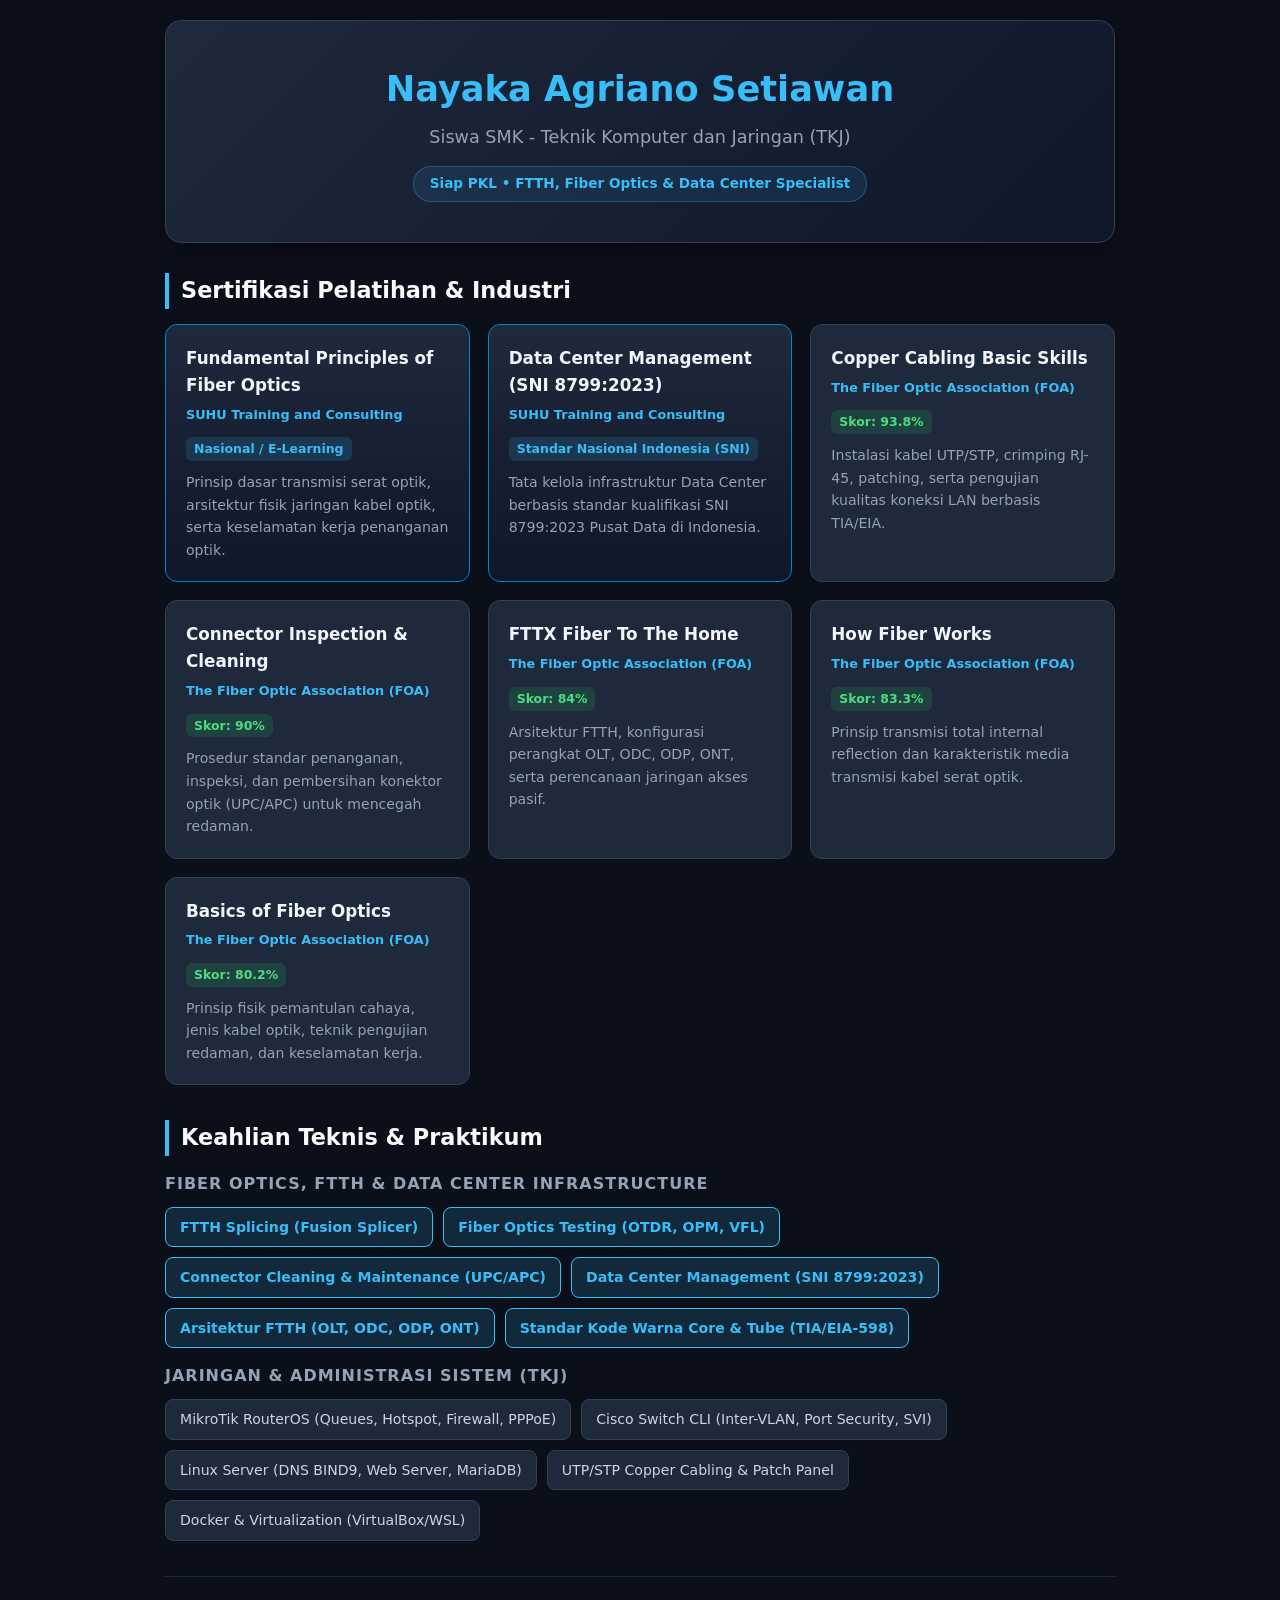
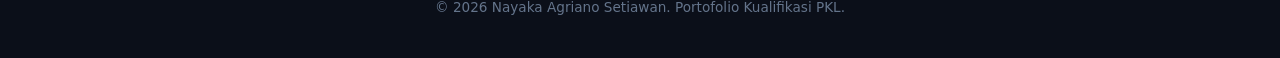
==== index.html.html @ b57b22b1 "Add files via upload" ====
<!DOCTYPE html>
<html lang="id">
<head>
    <meta charset="UTF-8">
    <meta name="viewport" content="width=device-width, initial-scale=1.0">
    <title>Portofolio PKL - Nayaka Agriano Setiawan</title>
    <style>
        * {
            box-sizing: border-box;
            margin: 0;
            padding: 0;
            font-family: 'Segoe UI', system-ui, -apple-system, sans-serif;
        }

        body {
            background-color: #0b0f19;
            color: #e2e8f0;
            line-height: 1.6;
            padding: 20px;
        }

        .container {
            max-width: 950px;
            margin: 0 auto;
        }

        /* Profile Header */
        header {
            text-align: center;
            padding: 40px 20px;
            background: linear-gradient(135deg, #1e293b, #0f172a);
            border-radius: 16px;
            border: 1px solid #334155;
            margin-bottom: 30px;
            box-shadow: 0 10px 25px -5px rgba(0, 0, 0, 0.5);
        }

        header h1 {
            font-size: 2.2rem;
            color: #38bdf8;
            margin-bottom: 6px;
        }

        header p {
            color: #94a3b8;
            font-size: 1.1rem;
        }

        .badge-status {
            display: inline-block;
            margin-top: 15px;
            padding: 6px 16px;
            background-color: rgba(56, 189, 248, 0.1);
            color: #38bdf8;
            border-radius: 20px;
            font-size: 0.85rem;
            border: 1px solid rgba(56, 189, 248, 0.3);
            font-weight: 600;
        }

        /* Section Headings */
        h2 {
            font-size: 1.4rem;
            color: #f8fafc;
            margin-bottom: 15px;
            border-left: 4px solid #38bdf8;
            padding-left: 12px;
        }

        h3.sub-heading {
            font-size: 1rem;
            color: #94a3b8;
            margin: 15px 0 10px 0;
            text-transform: uppercase;
            letter-spacing: 1px;
        }

        section {
            margin-bottom: 35px;
        }

        /* Certificate Grid */
        .grid {
            display: grid;
            grid-template-columns: repeat(auto-fit, minmax(280px, 1fr));
            gap: 18px;
        }

        .card {
            background-color: #1e293b;
            border-radius: 12px;
            padding: 20px;
            border: 1px solid #334155;
            transition: all 0.2s ease-in-out;
        }

        .card:hover {
            transform: translateY(-4px);
            border-color: #38bdf8;
            box-shadow: 0 8px 20px rgba(56, 189, 248, 0.15);
        }

        .card.suhu-card {
            border-color: #0284c7;
            background: linear-gradient(180deg, #1e293b, #0f172a);
        }

        .card h3 {
            font-size: 1.05rem;
            color: #f1f5f9;
            margin-bottom: 6px;
        }

        .card .issuer {
            font-size: 0.8rem;
            color: #38bdf8;
            font-weight: 600;
            margin-bottom: 10px;
        }

        .card .badge-type {
            display: inline-block;
            background-color: rgba(56, 189, 248, 0.15);
            color: #38bdf8;
            padding: 2px 8px;
            border-radius: 6px;
            font-size: 0.78rem;
            font-weight: bold;
            margin-bottom: 10px;
        }

        .card .score {
            display: inline-block;
            background-color: rgba(34, 197, 94, 0.15);
            color: #4ade80;
            padding: 2px 8px;
            border-radius: 6px;
            font-size: 0.78rem;
            font-weight: bold;
            margin-bottom: 10px;
        }

        .card p {
            font-size: 0.88rem;
            color: #94a3b8;
        }

        /* Skills Tags */
        .skills-flex {
            display: flex;
            flex-wrap: wrap;
            gap: 10px;
            margin-bottom: 15px;
        }

        .skill-tag {
            background-color: #1e293b;
            color: #cbd5e1;
            padding: 8px 14px;
            border-radius: 8px;
            font-size: 0.88rem;
            border: 1px solid #334155;
        }

        .skill-tag.fo-highlight {
            border: 1px solid #38bdf8 !important;
            color: #38bdf8 !important;
            background-color: rgba(56, 189, 248, 0.15) !important;
            font-weight: 600;
        }

        footer {
            text-align: center;
            padding: 20px;
            color: #64748b;
            font-size: 0.85rem;
            border-top: 1px solid #1e293b;
            margin-top: 20px;
        }
    </style>
</head>
<body>

    <div class="container">
        
        <!-- Header -->
        <header>
            <h1>Nayaka Agriano Setiawan</h1>
            <p>Siswa SMK - Teknik Komputer dan Jaringan (TKJ)</p>
            <div class="badge-status">Siap PKL &bull; FTTH, Fiber Optics & Data Center Specialist</div>
        </header>

        <!-- Certifications -->
        <section>
            <h2>Sertifikasi Pelatihan & Industri</h2>
            <div class="grid">
                
                <!-- SUHU Training Certificates -->
                <div class="card suhu-card">
                    <h3>Fundamental Principles of Fiber Optics</h3>
                    <div class="issuer">SUHU Training and Consulting</div>
                    <div class="badge-type">Nasional / E-Learning</div>
                    <p>Prinsip dasar transmisi serat optik, arsitektur fisik jaringan kabel optik, serta keselamatan kerja penanganan optik.</p>
                </div>

                <div class="card suhu-card">
                    <h3>Data Center Management (SNI 8799:2023)</h3>
                    <div class="issuer">SUHU Training and Consulting</div>
                    <div class="badge-type">Standar Nasional Indonesia (SNI)</div>
                    <p>Tata kelola infrastruktur Data Center berbasis standar kualifikasi SNI 8799:2023 Pusat Data di Indonesia.</p>
                </div>

                <!-- Fiber U / FOA Certificates (>= 80%) -->
                <div class="card">
                    <h3>Copper Cabling Basic Skills</h3>
                    <div class="issuer">The Fiber Optic Association (FOA)</div>
                    <div class="score">Skor: 93.8%</div>
                    <p>Instalasi kabel UTP/STP, crimping RJ-45, patching, serta pengujian kualitas koneksi LAN berbasis TIA/EIA.</p>
                </div>

                <div class="card">
                    <h3>Connector Inspection & Cleaning</h3>
                    <div class="issuer">The Fiber Optic Association (FOA)</div>
                    <div class="score">Skor: 90%</div>
                    <p>Prosedur standar penanganan, inspeksi, dan pembersihan konektor optik (UPC/APC) untuk mencegah redaman.</p>
                </div>

                <div class="card">
                    <h3>FTTX Fiber To The Home</h3>
                    <div class="issuer">The Fiber Optic Association (FOA)</div>
                    <div class="score">Skor: 84%</div>
                    <p>Arsitektur FTTH, konfigurasi perangkat OLT, ODC, ODP, ONT, serta perencanaan jaringan akses pasif.</p>
                </div>

                <div class="card">
                    <h3>How Fiber Works</h3>
                    <div class="issuer">The Fiber Optic Association (FOA)</div>
                    <div class="score">Skor: 83.3%</div>
                    <p>Prinsip transmisi total internal reflection dan karakteristik media transmisi kabel serat optik.</p>
                </div>

                <div class="card">
                    <h3>Basics of Fiber Optics</h3>
                    <div class="issuer">The Fiber Optic Association (FOA)</div>
                    <div class="score">Skor: 80.2%</div>
                    <p>Prinsip fisik pemantulan cahaya, jenis kabel optik, teknik pengujian redaman, dan keselamatan kerja.</p>
                </div>

            </div>
        </section>

        <!-- Technical Skills Section -->
        <section>
            <h2>Keahlian Teknis & Praktikum</h2>

            <h3 class="sub-heading">Fiber Optics, FTTH & Data Center Infrastructure</h3>
            <div class="skills-flex">
                <span class="skill-tag fo-highlight">FTTH Splicing (Fusion Splicer)</span>
                <span class="skill-tag fo-highlight">Fiber Optics Testing (OTDR, OPM, VFL)</span>
                <span class="skill-tag fo-highlight">Connector Cleaning & Maintenance (UPC/APC)</span>
                <span class="skill-tag fo-highlight">Data Center Management (SNI 8799:2023)</span>
                <span class="skill-tag fo-highlight">Arsitektur FTTH (OLT, ODC, ODP, ONT)</span>
                <span class="skill-tag fo-highlight">Standar Kode Warna Core & Tube (TIA/EIA-598)</span>
            </div>

            <h3 class="sub-heading">Jaringan & Administrasi Sistem (TKJ)</h3>
            <div class="skills-flex">
                <span class="skill-tag">MikroTik RouterOS (Queues, Hotspot, Firewall, PPPoE)</span>
                <span class="skill-tag">Cisco Switch CLI (Inter-VLAN, Port Security, SVI)</span>
                <span class="skill-tag">Linux Server (DNS BIND9, Web Server, MariaDB)</span>
                <span class="skill-tag">UTP/STP Copper Cabling & Patch Panel</span>
                <span class="skill-tag">Docker & Virtualization (VirtualBox/WSL)</span>
            </div>
        </section>

        <footer>
            <p>&copy; 2026 Nayaka Agriano Setiawan. Portofolio Kualifikasi PKL.</p>
        </footer>

    </div>

</body>
</html>
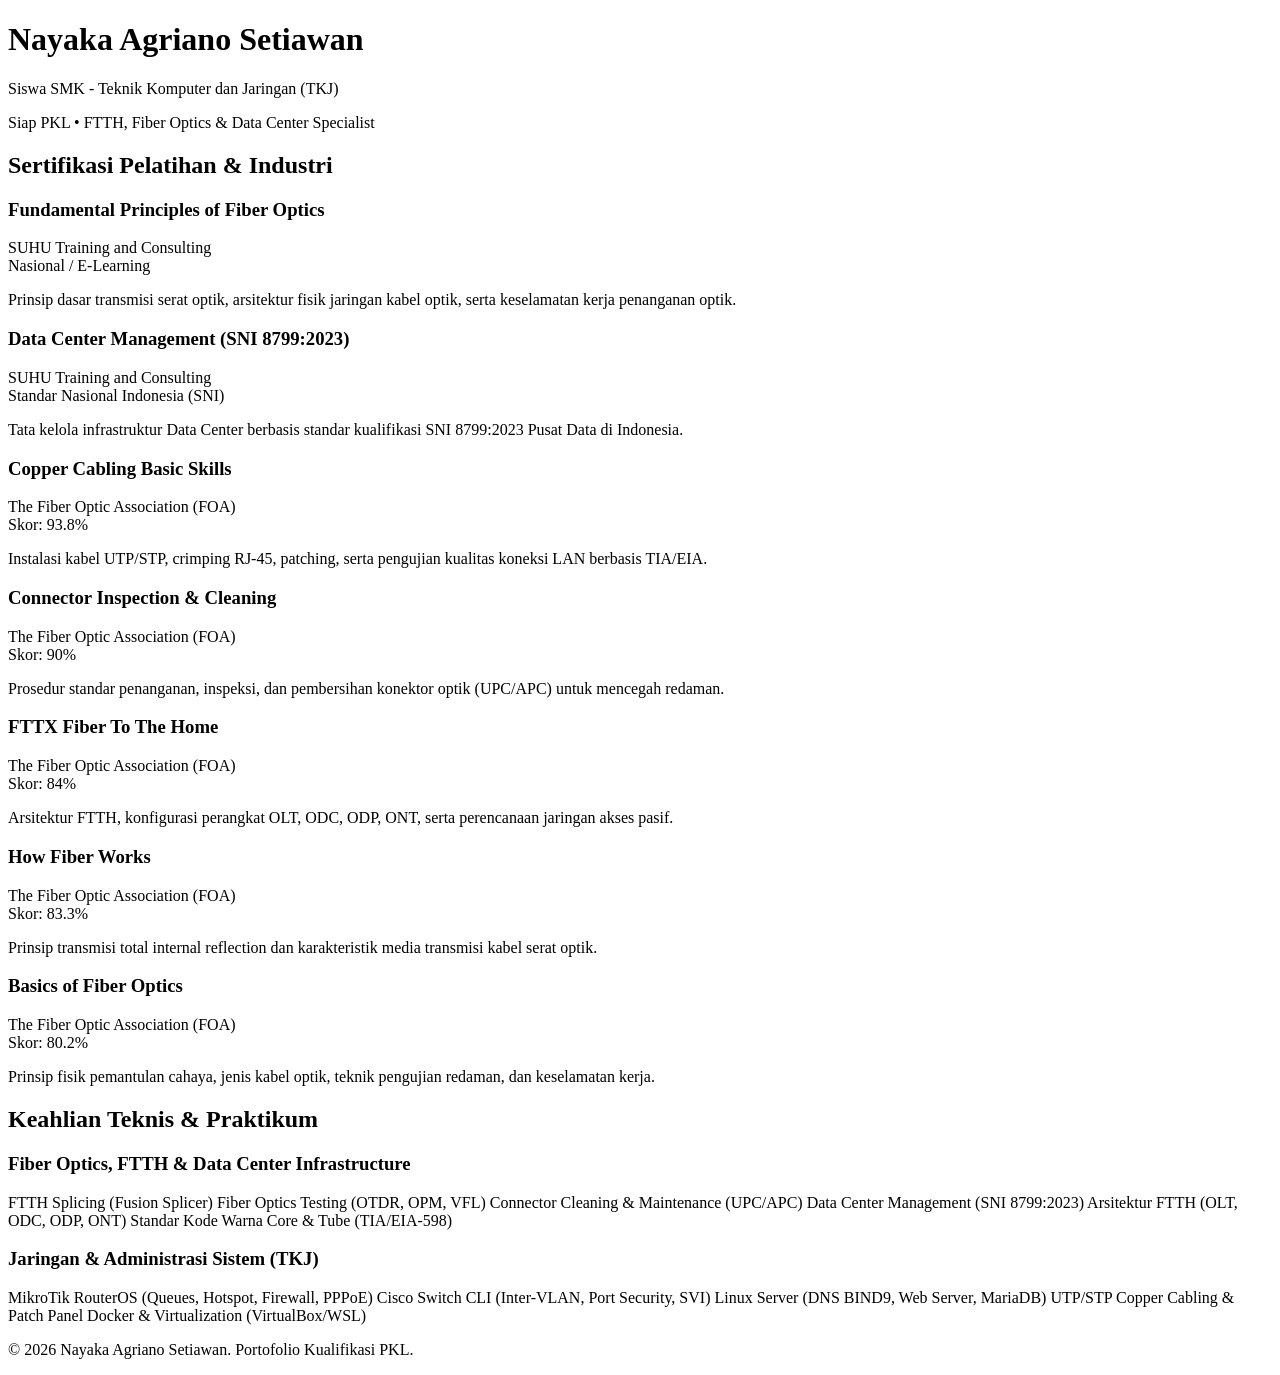
==== commit 438070e3: "Add files via upload" ====
--- a/index.html.html
+++ b/index.html.html
@@ -4,181 +4,8 @@
     <meta charset="UTF-8">
     <meta name="viewport" content="width=device-width, initial-scale=1.0">
     <title>Portofolio PKL - Nayaka Agriano Setiawan</title>
-    <style>
-        * {
-            box-sizing: border-box;
-            margin: 0;
-            padding: 0;
-            font-family: 'Segoe UI', system-ui, -apple-system, sans-serif;
-        }
-
-        body {
-            background-color: #0b0f19;
-            color: #e2e8f0;
-            line-height: 1.6;
-            padding: 20px;
-        }
-
-        .container {
-            max-width: 950px;
-            margin: 0 auto;
-        }
-
-        /* Profile Header */
-        header {
-            text-align: center;
-            padding: 40px 20px;
-            background: linear-gradient(135deg, #1e293b, #0f172a);
-            border-radius: 16px;
-            border: 1px solid #334155;
-            margin-bottom: 30px;
-            box-shadow: 0 10px 25px -5px rgba(0, 0, 0, 0.5);
-        }
-
-        header h1 {
-            font-size: 2.2rem;
-            color: #38bdf8;
-            margin-bottom: 6px;
-        }
-
-        header p {
-            color: #94a3b8;
-            font-size: 1.1rem;
-        }
-
-        .badge-status {
-            display: inline-block;
-            margin-top: 15px;
-            padding: 6px 16px;
-            background-color: rgba(56, 189, 248, 0.1);
-            color: #38bdf8;
-            border-radius: 20px;
-            font-size: 0.85rem;
-            border: 1px solid rgba(56, 189, 248, 0.3);
-            font-weight: 600;
-        }
-
-        /* Section Headings */
-        h2 {
-            font-size: 1.4rem;
-            color: #f8fafc;
-            margin-bottom: 15px;
-            border-left: 4px solid #38bdf8;
-            padding-left: 12px;
-        }
-
-        h3.sub-heading {
-            font-size: 1rem;
-            color: #94a3b8;
-            margin: 15px 0 10px 0;
-            text-transform: uppercase;
-            letter-spacing: 1px;
-        }
-
-        section {
-            margin-bottom: 35px;
-        }
-
-        /* Certificate Grid */
-        .grid {
-            display: grid;
-            grid-template-columns: repeat(auto-fit, minmax(280px, 1fr));
-            gap: 18px;
-        }
-
-        .card {
-            background-color: #1e293b;
-            border-radius: 12px;
-            padding: 20px;
-            border: 1px solid #334155;
-            transition: all 0.2s ease-in-out;
-        }
-
-        .card:hover {
-            transform: translateY(-4px);
-            border-color: #38bdf8;
-            box-shadow: 0 8px 20px rgba(56, 189, 248, 0.15);
-        }
-
-        .card.suhu-card {
-            border-color: #0284c7;
-            background: linear-gradient(180deg, #1e293b, #0f172a);
-        }
-
-        .card h3 {
-            font-size: 1.05rem;
-            color: #f1f5f9;
-            margin-bottom: 6px;
-        }
-
-        .card .issuer {
-            font-size: 0.8rem;
-            color: #38bdf8;
-            font-weight: 600;
-            margin-bottom: 10px;
-        }
-
-        .card .badge-type {
-            display: inline-block;
-            background-color: rgba(56, 189, 248, 0.15);
-            color: #38bdf8;
-            padding: 2px 8px;
-            border-radius: 6px;
-            font-size: 0.78rem;
-            font-weight: bold;
-            margin-bottom: 10px;
-        }
-
-        .card .score {
-            display: inline-block;
-            background-color: rgba(34, 197, 94, 0.15);
-            color: #4ade80;
-            padding: 2px 8px;
-            border-radius: 6px;
-            font-size: 0.78rem;
-            font-weight: bold;
-            margin-bottom: 10px;
-        }
-
-        .card p {
-            font-size: 0.88rem;
-            color: #94a3b8;
-        }
-
-        /* Skills Tags */
-        .skills-flex {
-            display: flex;
-            flex-wrap: wrap;
-            gap: 10px;
-            margin-bottom: 15px;
-        }
-
-        .skill-tag {
-            background-color: #1e293b;
-            color: #cbd5e1;
-            padding: 8px 14px;
-            border-radius: 8px;
-            font-size: 0.88rem;
-            border: 1px solid #334155;
-        }
-
-        .skill-tag.fo-highlight {
-            border: 1px solid #38bdf8 !important;
-            color: #38bdf8 !important;
-            background-color: rgba(56, 189, 248, 0.15) !important;
-            font-weight: 600;
-        }
-
-        footer {
-            text-align: center;
-            padding: 20px;
-            color: #64748b;
-            font-size: 0.85rem;
-            border-top: 1px solid #1e293b;
-            margin-top: 20px;
-        }
-    </style>
-</head>
+    <link rel="stylesheet" href="style.css">
+        </head>
 <body>
 
     <div class="container">
